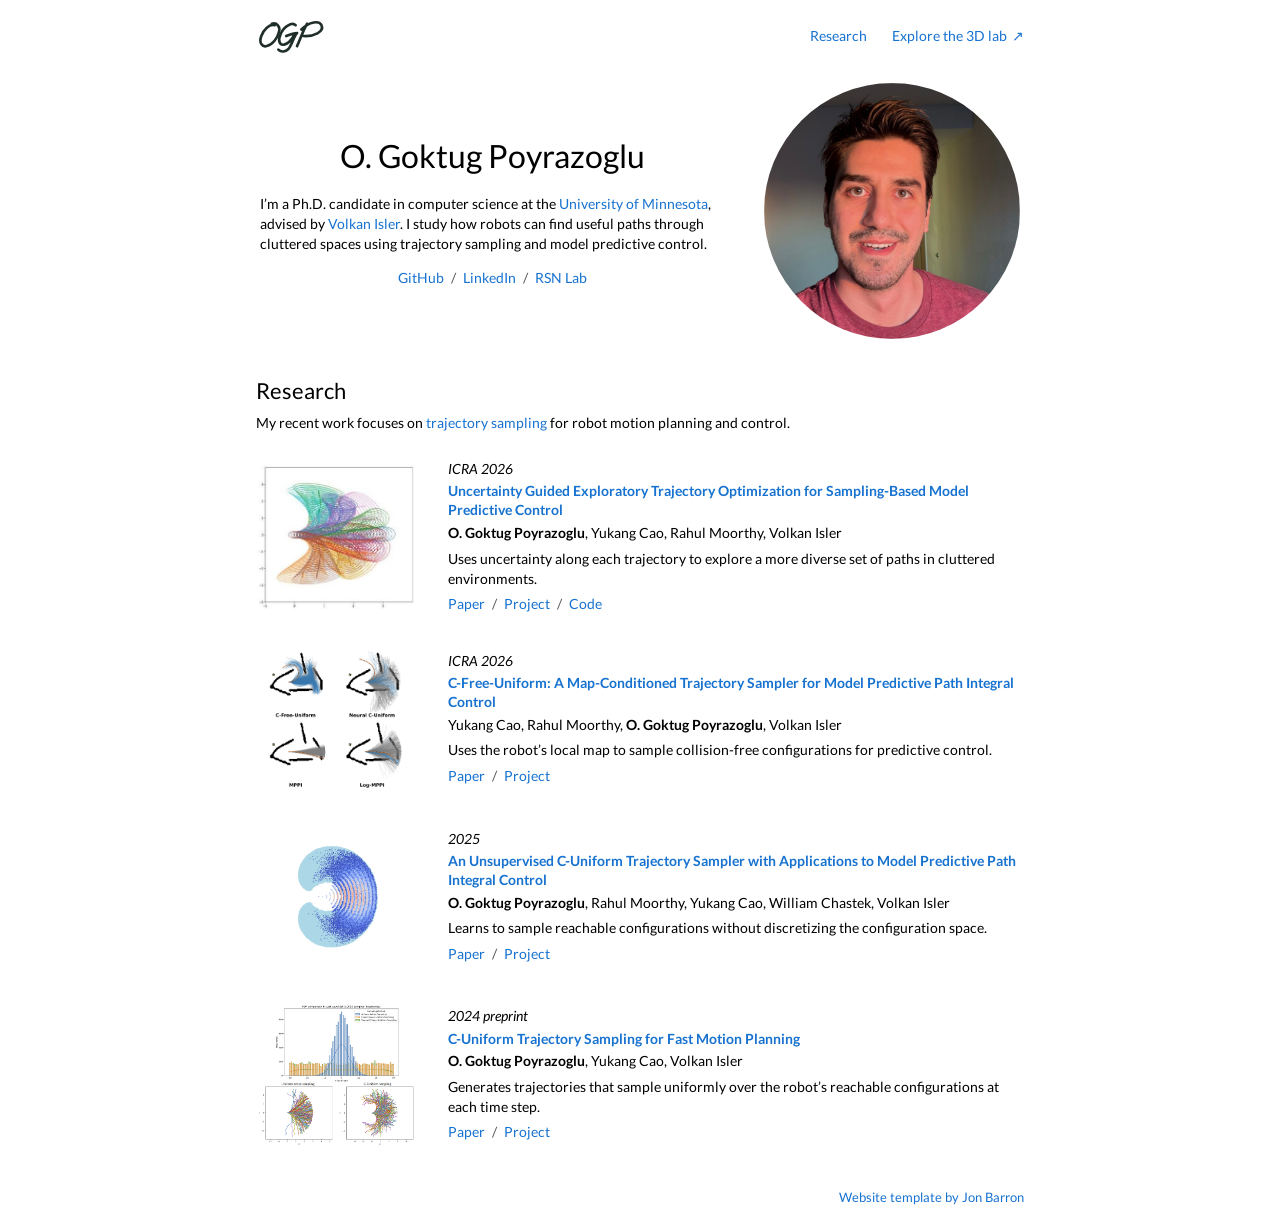
==== classic.html @ 24f8c44f "Add a welcome page and update the robotics lab exhibits" ====
<!doctype html>
<html lang="en">
<head>
  <meta charset="utf-8">
  <meta name="viewport" content="width=device-width, initial-scale=1">
  <meta name="description" content="O. Goktug Poyrazoglu’s research on robot motion planning, trajectory sampling, and model predictive control.">
  <meta name="theme-color" content="#ffffff">
  <meta property="og:title" content="O. Goktug Poyrazoglu">
  <meta property="og:description" content="Robotics research, publications, and a walkable 3D robotics lab.">
  <meta property="og:image" content="https://ogpoyrazoglu.github.io/assets/portrait.jpg">
  <link rel="canonical" href="https://ogpoyrazoglu.github.io/classic.html">
  <link rel="icon" href="assets/ogp.svg" type="image/svg+xml">
  <link rel="stylesheet" href="barron.css">
  <link rel="stylesheet" href="classic.css">
  <title>O. Goktug Poyrazoglu</title>
</head>
<body class="classic" id="top">
  <a class="skip" href="#main">Skip to content</a>
  <div class="page">
    <header class="masthead">
      <a class="brand" href="./" aria-label="OGP home"><img src="assets/ogp-mark.svg" width="72" height="38" alt=""></a>
      <nav aria-label="Main navigation">
        <a href="#research">Research</a>
        <a class="world-link" href="world.html">Explore the 3D lab <span aria-hidden="true">↗</span></a>
      </nav>
    </header>

    <main id="main">
      <section class="bio" aria-labelledby="name">
        <div class="bio-text">
          <h1 id="name" class="name">O. Goktug Poyrazoglu</h1>
          <p>I’m a Ph.D. candidate in computer science at the <a href="https://www.cs.umn.edu/">University of Minnesota</a>, advised by <a href="https://rsn.cs.utexas.edu/people.html">Volkan Isler</a>. I study how robots can find useful paths through cluttered spaces using trajectory sampling and model predictive control.</p>
          <ul class="profile-links" aria-label="Profiles">
            <li><a href="https://github.com/ogpoyrazoglu">GitHub</a></li>
            <li><a href="https://www.linkedin.com/in/ogpoyrazoglu/">LinkedIn</a></li>
            <li><a href="https://rsn.cs.utexas.edu/">RSN Lab</a></li>
          </ul>
        </div>
        <div class="bio-photo">
          <a href="assets/portrait.jpg" aria-label="View full-size portrait"><img src="assets/portrait.jpg" alt="O. Goktug Poyrazoglu" width="800" height="800" fetchpriority="high"></a>
        </div>
      </section>

      <section id="research" aria-labelledby="research-title">
        <div class="section-header">
          <h2 id="research-title">Research</h2>
          <p>My recent work focuses on <a href="https://ogpoyrazoglu.github.io/cuniform_sampling/">trajectory sampling</a> for robot motion planning and control.</p>
        </div>
        <div class="papers">
          <article class="paper">
            <div class="paper-image"><img src="assets/uge-mpc.jpg" alt="" width="332" height="301"></div>
            <div>
              <p class="venue">ICRA 2026</p>
              <h3><a href="https://arxiv.org/abs/2604.12149">Uncertainty Guided Exploratory Trajectory Optimization for Sampling-Based Model Predictive Control</a></h3>
              <p class="authors"><strong>O. Goktug Poyrazoglu</strong>, Yukang Cao, Rahul Moorthy, Volkan Isler</p>
              <p>Uses uncertainty along each trajectory to explore a more diverse set of paths in cluttered environments.</p>
              <ul class="paper-links">
                <li><a href="https://arxiv.org/abs/2604.12149">Paper</a></li>
                <li><a href="https://ogpoyrazoglu.github.io/cuniform_sampling/">Project</a></li>
                <li><a href="https://github.com/ogpoyrazoglu/cuniform_sampling">Code</a></li>
              </ul>
            </div>
          </article>
          <article class="paper">
            <div class="paper-image"><img src="assets/c-free-uniform.png" alt="" width="810" height="744" loading="lazy"></div>
            <div>
              <p class="venue">ICRA 2026</p>
              <h3><a href="https://arxiv.org/abs/2510.16905">C-Free-Uniform: A Map-Conditioned Trajectory Sampler for Model Predictive Path Integral Control</a></h3>
              <p class="authors">Yukang Cao, Rahul Moorthy, <strong>O. Goktug Poyrazoglu</strong>, Volkan Isler</p>
              <p>Uses the robot’s local map to sample collision-free configurations for predictive control.</p>
              <ul class="paper-links">
                <li><a href="https://arxiv.org/abs/2510.16905">Paper</a></li>
                <li><a href="https://yukang-cao.github.io/C-Free-Uniform/">Project</a></li>
              </ul>
            </div>
          </article>
          <article class="paper">
            <div class="paper-image"><img src="assets/neural-c-uniform.png" alt="" width="1800" height="1800" loading="lazy"></div>
            <div>
              <p class="venue">2025</p>
              <h3><a href="https://arxiv.org/abs/2503.05819">An Unsupervised C-Uniform Trajectory Sampler with Applications to Model Predictive Path Integral Control</a></h3>
              <p class="authors"><strong>O. Goktug Poyrazoglu</strong>, Rahul Moorthy, Yukang Cao, William Chastek, Volkan Isler</p>
              <p>Learns to sample reachable configurations without discretizing the configuration space.</p>
              <ul class="paper-links">
                <li><a href="https://arxiv.org/abs/2503.05819">Paper</a></li>
                <li><a href="https://rahulmoorthy19.github.io/cu_mppi/">Project</a></li>
              </ul>
            </div>
          </article>
          <article class="paper">
            <div class="paper-image"><img src="assets/c-uniform.png" alt="" width="1171" height="1037" loading="lazy"></div>
            <div>
              <p class="venue">2024 preprint</p>
              <h3><a href="https://arxiv.org/abs/2409.12266">C-Uniform Trajectory Sampling for Fast Motion Planning</a></h3>
              <p class="authors"><strong>O. Goktug Poyrazoglu</strong>, Yukang Cao, Volkan Isler</p>
              <p>Generates trajectories that sample uniformly over the robot’s reachable configurations at each time step.</p>
              <ul class="paper-links">
                <li><a href="https://arxiv.org/abs/2409.12266">Paper</a></li>
                <li><a href="https://ogpoyrazoglu.github.io/cuniform_sampling/cuniform.html">Project</a></li>
              </ul>
            </div>
          </article>
        </div>
      </section>
    </main>

    <footer class="site-footer">
      <a href="https://github.com/jonbarron/jonbarron.github.io">Website template by Jon Barron</a>
    </footer>
  </div>
</body>
</html>
---- barron.css ----
/* Layout adapted from https://github.com/jonbarron/jonbarron.github.io */
@font-face {
  font-family: 'Lato';
  font-style: normal;
  font-weight: 400;
  font-display: swap;
  src: url('assets/lato-regular.woff2') format('woff2');
}
@font-face {
  font-family: 'Lato';
  font-style: normal;
  font-weight: 700;
  font-display: swap;
  src: url('assets/lato-bold.woff2') format('woff2');
}
@font-face {
  font-family: 'Lato';
  font-style: italic;
  font-weight: 400;
  font-display: swap;
  src: url('assets/lato-italic.woff2') format('woff2');
}
body {
  font-family: 'Lato', Verdana, Helvetica, sans-serif;
  font-size: 14px;
}

a {
  color: #1772d0;
  text-decoration: none;
}

a:focus,
a:hover {
  color: #f09228;
  text-decoration: none;
}

h2 {
  margin: 0;
  font-weight: 400;
  font-size: 22px;
}

.page {
  width: 100%;
  max-width: 800px;
  margin: 0 auto;
}

.bio {
  display: flex;
  align-items: center;
}

.bio-text {
  width: 63%;
  padding: 2.5%;
  box-sizing: border-box;
}

.bio-photo {
  width: 37%;
  padding: 2.5%;
  box-sizing: border-box;
}

.bio-photo img {
  width: 100%;
  height: auto;
  display: block;
  object-fit: cover;
  border-radius: 50%;
}

.name {
  padding-top: 20px;
  margin: 0;
  font-weight: 400;
  font-size: 32px;
  text-align: center;
}

.bio-links {
  text-align: center;
}

.section-header {
  padding: 16px;
}

.highlight {
  background-color: #ffffd0;
}

.papers {
  display: flex;
  flex-direction: column;
  gap: 10px;
  margin-top: 10px;
}

.paper,
.misc-row {
  display: grid;
  grid-template-columns: 192px minmax(0, 1fr);
  align-items: center;
}

.paper.highlighted {
  background-color: #ffffd0;
}

.paper-media,
.misc-badge {
  padding: 16px;
}

.misc-badge {
  text-align: center;
}

.paper-info,
.misc-links {
  padding: 8px;
}

.papertitle {
  font-size: 14px;
  font-weight: 700;
}

.paper-authors {
  text-wrap: balance;
}

.paper-authors a,
.paper-authors strong,
.paper-authors .author {
  white-space: nowrap;
}

.award {
  color: red;
}

.award-highlight {
  color: #ff8080;
}

.paper-desc {
  margin: 14px 0 0;
}

.one {
  width: 160px;
  height: 160px;
  position: relative;
}

.one-short,
.one-short .two {
  height: 120px;
}

.two {
  width: 160px;
  height: 160px;
  position: absolute;
  opacity: 0;
  pointer-events: none;
  transition: opacity 0.2s ease-in-out;
}

.one img,
.paper-media > img {
  width: 100%;
  height: auto;
  display: block;
}

.one video {
  width: 100%;
  height: 100%;
  display: block;
}

.paper:hover > .paper-media > .one > .two,
.paper.hover-active > .paper-media > .one > .two {
  opacity: 1;
  pointer-events: auto;
}

.colored-box {
  color: #000;
  padding: 20px;
  display: inline-block;
  border-radius: 10px;
}

.site-footer {
  text-align: right;
  font-size: small;
  margin-top: 18px;
}

@media (max-width: 600px) {
  body {
    margin: 0;
  }

  .bio {
    flex-direction: column-reverse;
  }

  .bio-text {
    width: 100%;
    padding: 8px 16px;
  }

  .bio-photo {
    width: 100%;
    padding: 20px 16px 0;
    text-align: center;
  }

  .bio-photo img {
    width: 148px;
    margin: 0 auto;
  }

  .name {
    padding-top: 8px;
    font-size: 28px;
  }

  .paper,
  .misc-row {
    grid-template-columns: 124px minmax(0, 1fr);
  }

  .paper-media,
  .misc-badge {
    padding: 12px 8px 12px 12px;
  }

  .paper-info,
  .misc-links {
    padding: 10px 12px 10px 6px;
  }

  .one,
  .two {
    width: 104px;
    height: 104px;
  }

  .one-short,
  .one-short .two {
    height: 78px;
  }

  .colored-box {
    padding: 12px 8px;
    box-sizing: border-box;
    width: 104px;
  }

  .colored-box h2 {
    font-size: 15px;
  }
}
---- classic.css ----
.classic { margin: 0 8px; line-height: 1.45; }
.classic a:focus-visible { outline: 2px solid #1772d0; outline-offset: 3px; }
.skip { position: absolute; top: .5rem; left: .5rem; z-index: 1; background: white; padding: .5rem 1rem; transform: translateY(-160%); }
.skip:focus { transform: none; }
.masthead { display: flex; align-items: center; justify-content: space-between; padding: 14px 16px 5px; }
.masthead nav { display: flex; align-items: center; gap: clamp(14px, 4vw, 25px); }
.masthead nav a { display: inline-flex; align-items: center; gap: 5px; min-height: 44px; }
.classic a.brand { display: inline-flex; align-items: center; min-height: 44px; }
.classic a.brand img { display: block; }
.classic a.brand:hover { opacity: .72; }
.classic .name { padding-top: 0; }
.profile-links, .classic .paper-links { display: flex; flex-wrap: wrap; align-items: center; gap: 0; padding: 0; list-style: none; }
.profile-links { justify-content: center; margin: 10px 0 0; }
.profile-links li + li::before, .classic .paper-links li + li::before { content: "/"; color: #555; margin-inline: 7px; }
.profile-links a, .classic .paper-links a { padding-block: 6px; }
.classic .section-header p { margin: 6px 0 0; }
.classic .papers { margin-top: 0; }
.classic .paper { align-items: center; }
.paper-image { padding: 12px 16px; }
.paper-image img { width: 160px; height: 144px; object-fit: contain; display: block; }
.paper > div + div { padding: 10px 16px; }
.paper h3 { font-size: 14px; line-height: 1.35; margin: 0 0 3px; }
.paper p { margin: 0; }
.paper .venue { margin-bottom: 3px; font-style: italic; }
.paper .authors { margin-bottom: 5px; }
.classic .paper-links { margin: 5px 0 0; }
.classic .site-footer { padding: 12px 16px 24px; }

@media (max-width: 600px) {
  .classic { margin: 0; }
  .masthead { padding-top: 6px; }
  .classic .name { padding-top: 6px; }
  .paper-image { padding: 8px 4px 8px 12px; }
  .paper-image img { width: 104px; height: 104px; }
  .paper > div + div { padding: 10px 12px 10px 6px; }
}
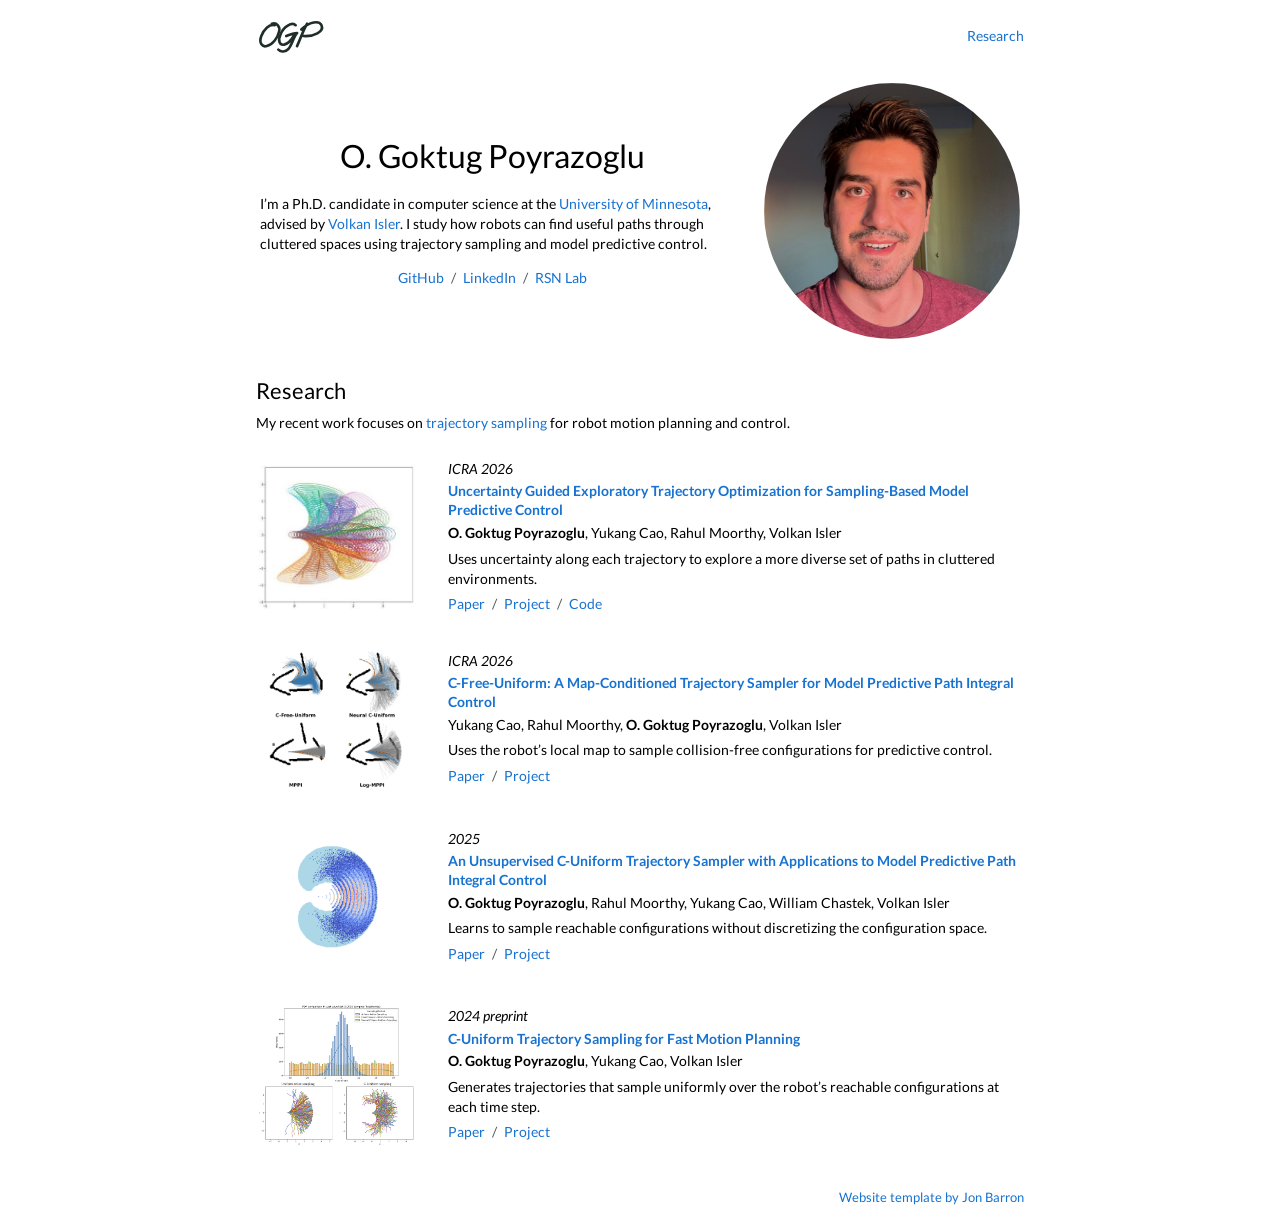
==== commit 3df7c738: "Publish only the classic site for now Make the classic one-page site the home page and remove the 3D" ====
--- a/classic.html
+++ b/classic.html
@@ -3,110 +3,13 @@
 <head>
   <meta charset="utf-8">
   <meta name="viewport" content="width=device-width, initial-scale=1">
-  <meta name="description" content="O. Goktug Poyrazoglu’s research on robot motion planning, trajectory sampling, and model predictive control.">
-  <meta name="theme-color" content="#ffffff">
-  <meta property="og:title" content="O. Goktug Poyrazoglu">
-  <meta property="og:description" content="Robotics research, publications, and a walkable 3D robotics lab.">
-  <meta property="og:image" content="https://ogpoyrazoglu.github.io/assets/portrait.jpg">
-  <link rel="canonical" href="https://ogpoyrazoglu.github.io/classic.html">
-  <link rel="icon" href="assets/ogp.svg" type="image/svg+xml">
-  <link rel="stylesheet" href="barron.css">
-  <link rel="stylesheet" href="classic.css">
+  <!-- The classic site is now the home page; this keeps old links working. -->
+  <link rel="canonical" href="https://ogpoyrazoglu.github.io/">
+  <meta http-equiv="refresh" content="0; url=./">
+  <script>location.replace("./" + location.hash);</script>
   <title>O. Goktug Poyrazoglu</title>
 </head>
-<body class="classic" id="top">
-  <a class="skip" href="#main">Skip to content</a>
-  <div class="page">
-    <header class="masthead">
-      <a class="brand" href="./" aria-label="OGP home"><img src="assets/ogp-mark.svg" width="72" height="38" alt=""></a>
-      <nav aria-label="Main navigation">
-        <a href="#research">Research</a>
-        <a class="world-link" href="world.html">Explore the 3D lab <span aria-hidden="true">↗</span></a>
-      </nav>
-    </header>
-
-    <main id="main">
-      <section class="bio" aria-labelledby="name">
-        <div class="bio-text">
-          <h1 id="name" class="name">O. Goktug Poyrazoglu</h1>
-          <p>I’m a Ph.D. candidate in computer science at the <a href="https://www.cs.umn.edu/">University of Minnesota</a>, advised by <a href="https://rsn.cs.utexas.edu/people.html">Volkan Isler</a>. I study how robots can find useful paths through cluttered spaces using trajectory sampling and model predictive control.</p>
-          <ul class="profile-links" aria-label="Profiles">
-            <li><a href="https://github.com/ogpoyrazoglu">GitHub</a></li>
-            <li><a href="https://www.linkedin.com/in/ogpoyrazoglu/">LinkedIn</a></li>
-            <li><a href="https://rsn.cs.utexas.edu/">RSN Lab</a></li>
-          </ul>
-        </div>
-        <div class="bio-photo">
-          <a href="assets/portrait.jpg" aria-label="View full-size portrait"><img src="assets/portrait.jpg" alt="O. Goktug Poyrazoglu" width="800" height="800" fetchpriority="high"></a>
-        </div>
-      </section>
-
-      <section id="research" aria-labelledby="research-title">
-        <div class="section-header">
-          <h2 id="research-title">Research</h2>
-          <p>My recent work focuses on <a href="https://ogpoyrazoglu.github.io/cuniform_sampling/">trajectory sampling</a> for robot motion planning and control.</p>
-        </div>
-        <div class="papers">
-          <article class="paper">
-            <div class="paper-image"><img src="assets/uge-mpc.jpg" alt="" width="332" height="301"></div>
-            <div>
-              <p class="venue">ICRA 2026</p>
-              <h3><a href="https://arxiv.org/abs/2604.12149">Uncertainty Guided Exploratory Trajectory Optimization for Sampling-Based Model Predictive Control</a></h3>
-              <p class="authors"><strong>O. Goktug Poyrazoglu</strong>, Yukang Cao, Rahul Moorthy, Volkan Isler</p>
-              <p>Uses uncertainty along each trajectory to explore a more diverse set of paths in cluttered environments.</p>
-              <ul class="paper-links">
-                <li><a href="https://arxiv.org/abs/2604.12149">Paper</a></li>
-                <li><a href="https://ogpoyrazoglu.github.io/cuniform_sampling/">Project</a></li>
-                <li><a href="https://github.com/ogpoyrazoglu/cuniform_sampling">Code</a></li>
-              </ul>
-            </div>
-          </article>
-          <article class="paper">
-            <div class="paper-image"><img src="assets/c-free-uniform.png" alt="" width="810" height="744" loading="lazy"></div>
-            <div>
-              <p class="venue">ICRA 2026</p>
-              <h3><a href="https://arxiv.org/abs/2510.16905">C-Free-Uniform: A Map-Conditioned Trajectory Sampler for Model Predictive Path Integral Control</a></h3>
-              <p class="authors">Yukang Cao, Rahul Moorthy, <strong>O. Goktug Poyrazoglu</strong>, Volkan Isler</p>
-              <p>Uses the robot’s local map to sample collision-free configurations for predictive control.</p>
-              <ul class="paper-links">
-                <li><a href="https://arxiv.org/abs/2510.16905">Paper</a></li>
-                <li><a href="https://yukang-cao.github.io/C-Free-Uniform/">Project</a></li>
-              </ul>
-            </div>
-          </article>
-          <article class="paper">
-            <div class="paper-image"><img src="assets/neural-c-uniform.png" alt="" width="1800" height="1800" loading="lazy"></div>
-            <div>
-              <p class="venue">2025</p>
-              <h3><a href="https://arxiv.org/abs/2503.05819">An Unsupervised C-Uniform Trajectory Sampler with Applications to Model Predictive Path Integral Control</a></h3>
-              <p class="authors"><strong>O. Goktug Poyrazoglu</strong>, Rahul Moorthy, Yukang Cao, William Chastek, Volkan Isler</p>
-              <p>Learns to sample reachable configurations without discretizing the configuration space.</p>
-              <ul class="paper-links">
-                <li><a href="https://arxiv.org/abs/2503.05819">Paper</a></li>
-                <li><a href="https://rahulmoorthy19.github.io/cu_mppi/">Project</a></li>
-              </ul>
-            </div>
-          </article>
-          <article class="paper">
-            <div class="paper-image"><img src="assets/c-uniform.png" alt="" width="1171" height="1037" loading="lazy"></div>
-            <div>
-              <p class="venue">2024 preprint</p>
-              <h3><a href="https://arxiv.org/abs/2409.12266">C-Uniform Trajectory Sampling for Fast Motion Planning</a></h3>
-              <p class="authors"><strong>O. Goktug Poyrazoglu</strong>, Yukang Cao, Volkan Isler</p>
-              <p>Generates trajectories that sample uniformly over the robot’s reachable configurations at each time step.</p>
-              <ul class="paper-links">
-                <li><a href="https://arxiv.org/abs/2409.12266">Paper</a></li>
-                <li><a href="https://ogpoyrazoglu.github.io/cuniform_sampling/cuniform.html">Project</a></li>
-              </ul>
-            </div>
-          </article>
-        </div>
-      </section>
-    </main>
-
-    <footer class="site-footer">
-      <a href="https://github.com/jonbarron/jonbarron.github.io">Website template by Jon Barron</a>
-    </footer>
-  </div>
+<body>
+  <p>This page moved to the <a href="./">home page</a>.</p>
 </body>
 </html>
